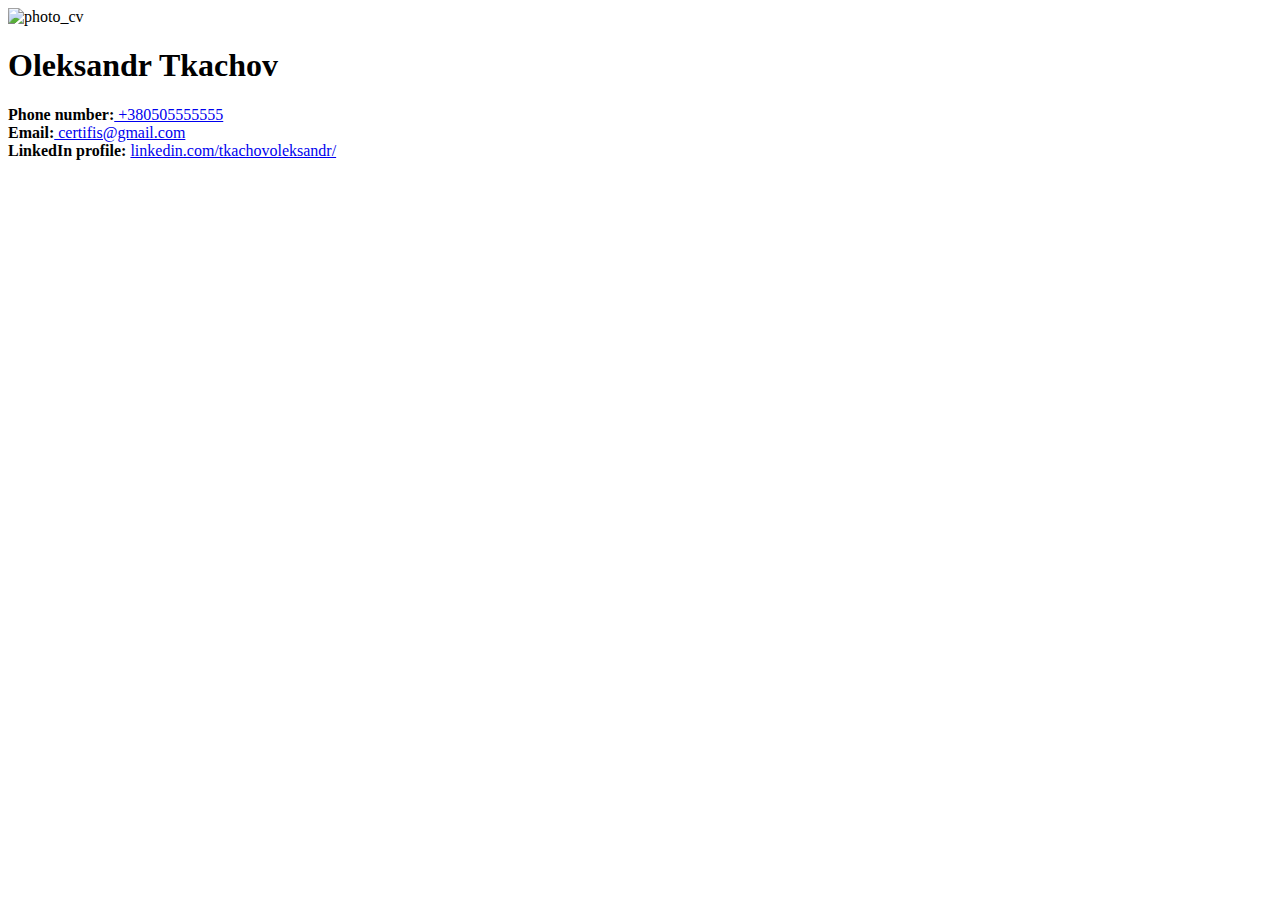
==== index.html @ 632f5169 "feat: add base file structure" ====
<!DOCTYPE html>
<html lang="en">

<head>
  <meta charset="UTF-8">
  <meta name="viewport" content="width=device-width, initial-scale=1.0">
  <meta http-equiv="X-UA-Compatible" content="ie=edge">
  <meta property="og:title" content="cv Oleksandr Tkachov">
  <meta property="og:locale" content="en_US">
  <title>Oleksandr Tkachov portfolio</title>
</head>

<body>
  <div class="container">
    <div class="iblock">
      <div class="photo">
        <img src="photo.jpg" alt="photo_cv">
      </div>
      <div class="contact">
        <h1>Oleksandr Tkachov</h1>
        <p><strong>Phone number:</strong><a href="tel:+380505555555"> +380505555555</a><br>
          <strong>Email:</strong><a href="mailto:certifis@gmail.com"> certifis@gmail.com</a><br>
          <strong>LinkedIn profile:</strong> <a href="https://www.linkedin.com/in/tkachovoleksandr/"
            target="_blank">linkedin.com/tkachovoleksandr/</a></p>
      </div>
    </div>
</body>

</html>
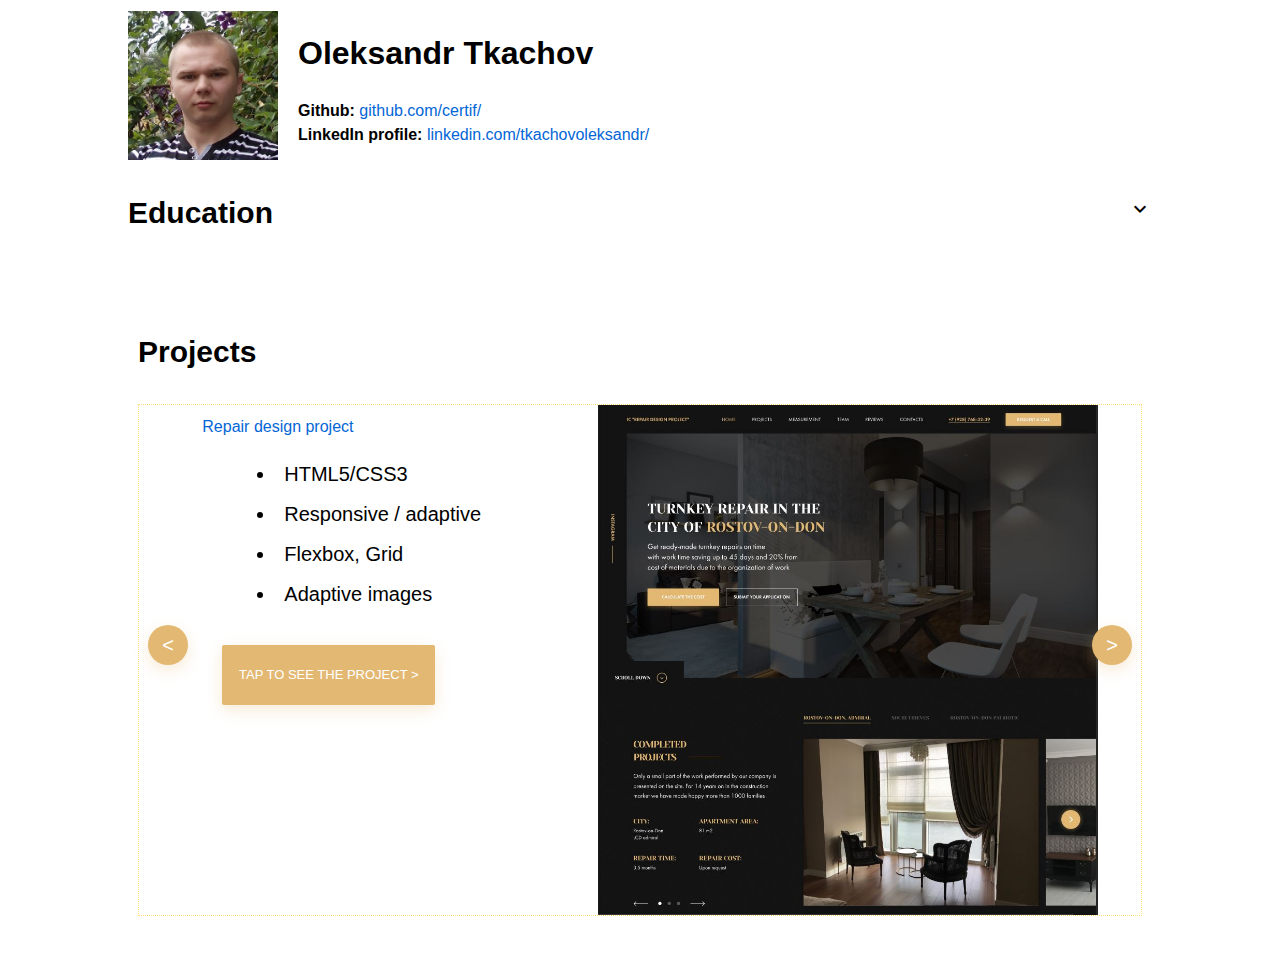
==== commit 169dcd58: "feat: completed task" ====
--- a/index.html
+++ b/index.html
@@ -5,25 +5,116 @@
   <meta charset="UTF-8">
   <meta name="viewport" content="width=device-width, initial-scale=1.0">
   <meta http-equiv="X-UA-Compatible" content="ie=edge">
-  <meta property="og:title" content="cv Oleksandr Tkachov">
+  <meta property="og:title" content="Oleksandr Tkachov portfolio">
   <meta property="og:locale" content="en_US">
+  <link href="https://fonts.googleapis.com/icon?family=Material+Icons" rel="stylesheet">
+  <link rel="stylesheet" href="style.css">
   <title>Oleksandr Tkachov portfolio</title>
 </head>
 
 <body>
-  <div class="container">
-    <div class="iblock">
-      <div class="photo">
-        <img src="photo.jpg" alt="photo_cv">
+  <header>
+    <div class="container">
+      <div class="iblock">
+        <div class="photo">
+          <img src="./assets/photo.jpg" alt="photo_cv">
+        </div>
+        <div class="contact">
+          <h1>Oleksandr Tkachov</h1>
+          <p>
+            <strong>Github:</strong> <a href="https://github.com/certif" target="_blank">github.com/certif/</a><br>
+            <strong>LinkedIn profile:</strong> <a href="https://www.linkedin.com/in/tkachovoleksandr/"
+              target="_blank">linkedin.com/tkachovoleksandr/</a>
+          </p>
+        </div>
       </div>
-      <div class="contact">
-        <h1>Oleksandr Tkachov</h1>
-        <p><strong>Phone number:</strong><a href="tel:+380505555555"> +380505555555</a><br>
-          <strong>Email:</strong><a href="mailto:certifis@gmail.com"> certifis@gmail.com</a><br>
-          <strong>LinkedIn profile:</strong> <a href="https://www.linkedin.com/in/tkachovoleksandr/"
-            target="_blank">linkedin.com/tkachovoleksandr/</a></p>
+      <div class="divider"></div>
+  </header>
+  <main>
+
+    <section class="education">
+      <div class="education-container">
+        <div class="education-title-container">
+          <h2 class="education-title">Education</h2>
+          <span class="education-control"><i class="material-icons">
+              expand_more
+            </i></span>
+        </div>
+        <ul class="education-list hidden">
+          <li class="education-item">
+            <span class="education-item-text">- 2010 - 2014 completed the full course of Academician Yuriy Bugay
+              International
+              Scientific and Technical University having <strong>specialized</strong> in <strong>"Software
+                Engineering"</strong></span>
+          </li>
+          <li class="education-item">
+            <span class="education-item-text">- 2019Q3 RSSchool <strong>Javascript</strong> /
+              <strong>Frontend</strong></span>
+          </li>
+        </ul>
       </div>
-    </div>
+    </section>
+
+    <div class="divider"></div>
+
+    <section class="projects">
+      <h2 class="projects-title">Projects</h2>
+      <div class="slider">
+        <button class="arrow arrow-prev" type="button">&lt;<span class="visually-hidden">Previous
+            slide</span></button>
+        <div class="project-wrapper">
+          <div class="project active">
+            <div class="project-container">
+              <form class="slider-form" action="#">
+                <input class="visually-hidden checkbox checkbox-repair" type="checkbox" name="checkbox-repair"
+                  id="checkbox-repair">
+                <label class="project-show project-show-repair" for="checkbox-repair">Show description</label>
+                <div class="project-desc project-desc-repair" id="project-desc-repair">
+                  <a class="project-title" href="./projects/repair-design-project/repair.html">Repair design project</a>
+                  <ul class="project-list">
+                    <li>HTML5/CSS3</li>
+                    <li>Responsive / adaptive</li>
+                    <li>Flexbox, Grid</li>
+                    <li>Adaptive images</li>
+                  </ul>
+                  <button class="project-tap">Tap to see the project &gt;</button>
+                </div>
+              </form>
+              <a href="./projects/repair-design-project/repair.html" class="project-link">
+                <img class="project-img" src="./assets/rdp.JPG" alt="repair-design-project">
+              </a>
+            </div>
+          </div>
+          <div class="project">
+            <div class="project-container">
+              <form class="slider-form" action="#">
+                <input type="checkbox" class="visually-hidden checkbox checkbox-theyallow" name="checkbox-theyallow"
+                  id="checkbox-theyallow">
+                <label class="project-show project-show-theyallow" for="checkbox-theyallow">Show description</label>
+                <div class="project-desc project-desc-theyallow" id="project-desc-theyallow">
+                  <a class="project-title" href="./projects/theyalow/theyalow.html">Theyallow</a>
+                  <ul class="project-list">
+                    <li>HTML5/CSS3</li>
+                    <li>Responsive / adaptive</li>
+                    <li>Adaptive images</li>
+                    <li>Flexbox, Grid</li>
+                    <li>SASS/SCSS</li>
+                  </ul>
+                  <button class="project-tap">Tap to see the project &gt;</button>
+                </div>
+              </form>
+              <a href="./projects/theyalow/theyalow.html" class="project-link">
+                <img class="project-img" src="./assets/THEYALOW.jpg" alt="theyallow">
+              </a>
+            </div>
+          </div>
+        </div>
+        <button class="arrow arrow-next" type="button">&gt;<span class="visually-hidden">Next slide</span></button>
+      </div>
+    </section>
+  </main>
+
+  <script src="script.js"></script>
 </body>
 
 </html>--- a/style.css
+++ b/style.css
@@ -0,0 +1,348 @@
+.container,
+main {
+  margin: 5px auto;
+  max-width: 1024px;
+  font-family: -apple-system,BlinkMacSystemFont,"Segoe UI",Helvetica,Arial,sans-serif,"Apple Color Emoji","Segoe UI Emoji","Segoe UI Symbol";
+  font-size: 16px;
+  line-height: 1.5;
+  word-wrap: break-word;
+}
+
+h1, h3, strong {
+  font-weight: 600;
+}
+
+.divider {
+  background-image: url(https://certif.github.io/1.HTML5&CSS3_Starter/img/divider-pattern.png);
+  background-repeat: repeat-x;
+  margin-top: 10px;
+  height: 10px;
+  width: 100%;
+}
+
+.photo {
+  display: flex;
+  align-items: center;
+}
+
+.contact {
+  margin-left: 20px;
+}
+
+img {
+  width: 150px;
+}
+
+a {
+  text-decoration: none;
+  color: #0366d6;
+}
+
+a:hover {
+  color: #00058a;
+}
+
+.iblock {
+  display: flex;
+}
+
+.education {
+  display: flex;
+  justify-content: center;
+  width: 100%;
+}
+.education-container {
+  display: flex;
+  flex-direction: column;
+  width: 100%;
+}
+.education-title-container {
+  display: flex;
+  justify-content: space-between;
+  align-items: center;
+  height: 50px;
+  cursor: pointer;
+}
+
+.education-title {
+  font-size: 30px;
+}
+
+.education-list {
+  font-size: 18px;
+  line-height: 25px;
+  overflow: hidden;
+  transition: all 0.2s linear;
+}
+
+.education-item {
+  display: flex;
+  flex-direction: column;
+}
+
+.education-item-text {
+  margin-bottom: 10px;
+}
+
+.rotate {
+  transform: rotate(180deg);
+  margin-bottom: 15px;
+}
+
+.education-control {
+  transition: all 0.2s linear;
+}
+
+.hidden {
+  height: 0;
+}
+
+.slider {
+  width: 100%;
+  position: relative;
+  text-align: center;
+}
+
+.projects {
+  padding: 10px;
+  margin: 0 auto;
+  padding-bottom: 50px;
+}
+
+.project {
+  position: relative;
+  margin: 0 auto;
+  animation: 0.5s ease-in-out;
+  display: none;
+
+}
+
+.project-container {
+  display: flex;
+  flex-direction: column;
+  border: 1px dotted rgba(255, 191, 0, 0.5);
+}
+
+.project-show {
+  position: relative;
+  display: flex;
+  justify-content: space-between;
+  align-items: center;
+  padding: 10px 30px 10px 10px;
+  margin-bottom: 10px;
+  font-size: 24px;
+  line-height: 30px;  
+  font-weight: 700;
+  cursor: pointer;
+  opacity: 0.8;
+  z-index: 11;
+}
+
+.project-link {
+  text-decoration: none;
+}
+
+.project-show:hover,
+.project-show:focus {
+    opacity: 1;
+}
+
+.projects-title {
+  height: 50px;
+  font-size: 30px;
+}
+
+.project-img {
+  display: block;
+  width: 500px;
+}
+
+.projects-item {
+  display: none;
+  position: relative;
+  animation: 0.5s ease-in-out;
+  margin: 0 auto;
+}
+
+.project-desc {
+  position: absolute;
+  top: -300px;
+  left: 0;
+  padding: 10px 30px 10px 20px;
+  text-align: left;
+  background-color: rgba(255, 255, 255, 0.8);
+  z-index: 5;
+  transition: top 1s;
+}
+
+.project-tap {
+  border: none;
+  cursor: pointer;
+  width: 213px;
+  height: 60px;
+  color: #fff;
+  margin-top: 20px;
+  font-size: 13px;
+  margin-left: 20px;
+  text-transform: uppercase;
+  background: #E3B873;
+  box-shadow: 0px 5px 15px rgba(227, 184, 115, 0.3);
+  border-radius: 2px;
+}
+
+.project-wrapper {
+  position: relative;
+  width: 100%;
+  overflow: hidden;
+}
+
+.active,
+.next {
+    display: block;
+}
+
+.next {
+    position: absolute;
+    top: 0;
+    width: 100%;
+}
+
+.project-list {
+  margin-top: 20px;
+  list-style: inside;
+}
+.project-list li {
+  margin: 0;
+  margin-bottom: 10px;
+  padding: 0;
+  padding-left: 15px;
+  font-size: 20px;
+  line-height: 30px;
+}
+
+.visually-hidden {
+  position: absolute;
+  width: 1px;
+  height: 1px;
+  margin: -1px;
+  padding: 0;
+  border: 0;
+  white-space: nowrap;
+  clip: rect(0 0 0 0);
+  overflow: hidden;
+}
+
+.arrow {
+  position: absolute;
+  bottom: 45%;
+  transform: translateY(-50%);
+  width: 40px;
+  height: 40px;
+  font-size: 20px;
+  background: #E3B873;
+  color: #fff;
+  box-shadow: 0px 5px 15px rgba(227, 184, 115, 0.3);
+  border-radius: 2px;
+  border: none;
+  border-radius: 50%;
+  cursor: pointer;
+  z-index: 100;
+  display: none;
+}
+
+.arrow-prev{
+  left: 1%;
+  right: auto;
+}
+
+.arrow-next {
+  left: auto;
+  right: 1%;
+}
+
+.arrow:hover, .arrow:focus, .arrow:active {
+  box-shadow: 0px 5px 15px rgba(227, 184, 115, 0.5);
+}
+
+.checkbox-repair:checked ~ .project-desc-repair {
+  top: 60px;
+}
+
+.checkbox-theyallow:checked ~ .project-desc-theyallow {
+  top: 60px;
+}
+
+.to-left {
+  animation-name: left;
+}
+
+.from-right {
+  animation-name: right;
+}
+
+.to-right {
+  animation-name: right;
+  animation-direction: reverse;
+}
+
+.from-left {
+  animation-name: left;
+  animation-direction: reverse;
+}
+
+.open-desc {
+  top: 60px;
+}
+
+@keyframes left {
+  from {
+      left: 0;
+  }
+
+  to {
+      left: -100%;
+  }
+}
+
+@keyframes right {
+  from {
+      left: 100%;
+  }
+
+  to {
+      left: 0;
+  }
+}
+
+@media(min-width: 800px) {
+  header {
+      flex-direction: row;
+  }
+
+  .arrow {
+      display: block;
+  }
+
+  .project-container {
+      flex-direction: row;
+      justify-content: space-around;
+  }
+
+  .project-show {
+      display: none;
+  }
+
+  .project-desc {
+      position: static;
+      padding: 10px 30px 10px 20px;
+      background-color: transparent;
+      box-shadow: none;
+      z-index: 5;
+  }
+}
+
+@media(max-width: 800px) {
+  .project-tap {
+    display: none;
+  }
+}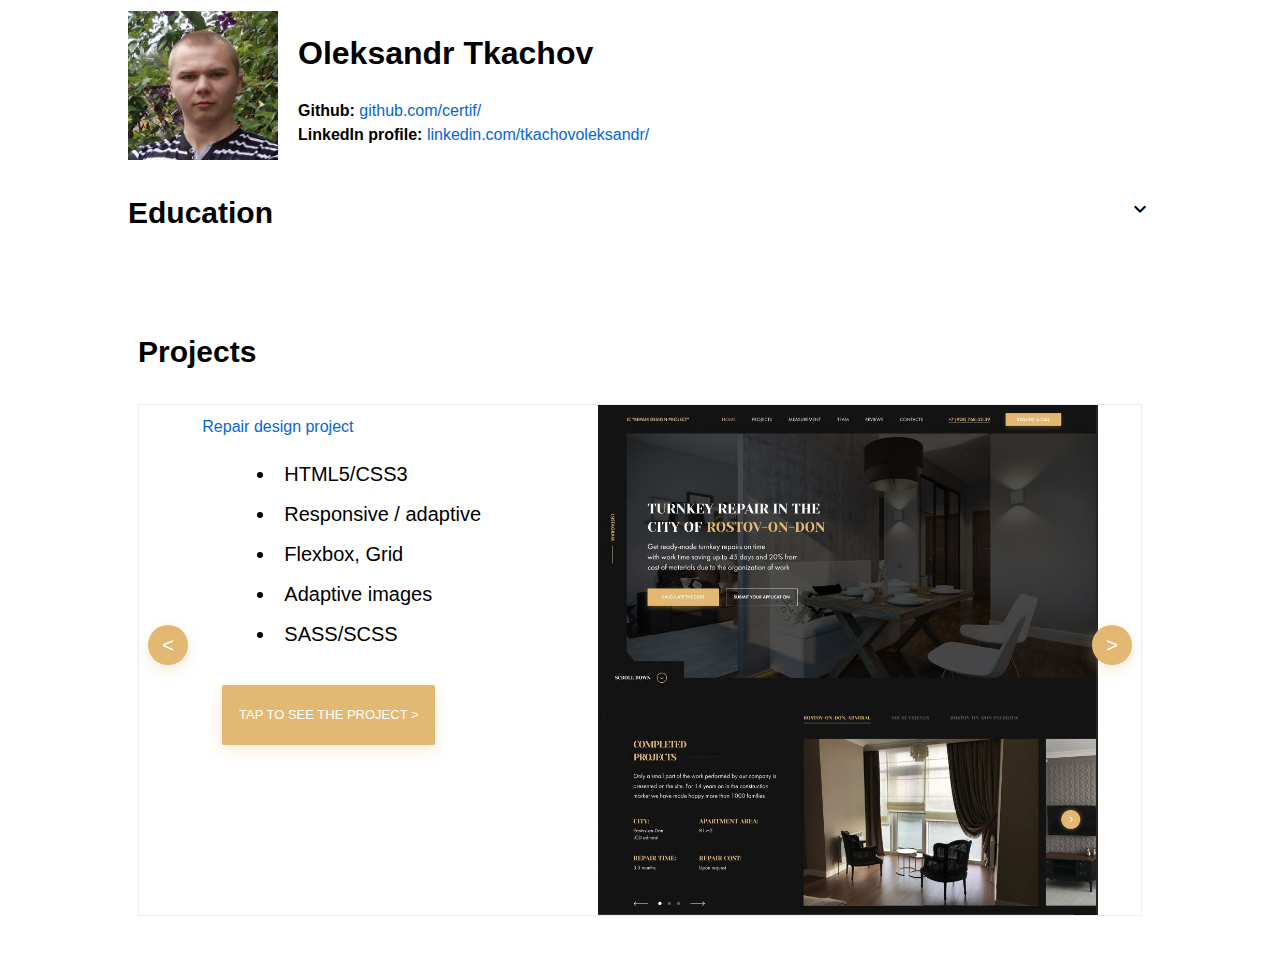
==== commit d96ca447: "fix: misprint" ====
--- a/index.html
+++ b/index.html
@@ -76,6 +76,7 @@
                     <li>Responsive / adaptive</li>
                     <li>Flexbox, Grid</li>
                     <li>Adaptive images</li>
+                    <li>SASS/SCSS</li>
                   </ul>
                   <button class="project-tap">Tap to see the project &gt;</button>
                 </div>
@@ -98,7 +99,6 @@
                     <li>Responsive / adaptive</li>
                     <li>Adaptive images</li>
                     <li>Flexbox, Grid</li>
-                    <li>SASS/SCSS</li>
                   </ul>
                   <button class="project-tap">Tap to see the project &gt;</button>
                 </div>
